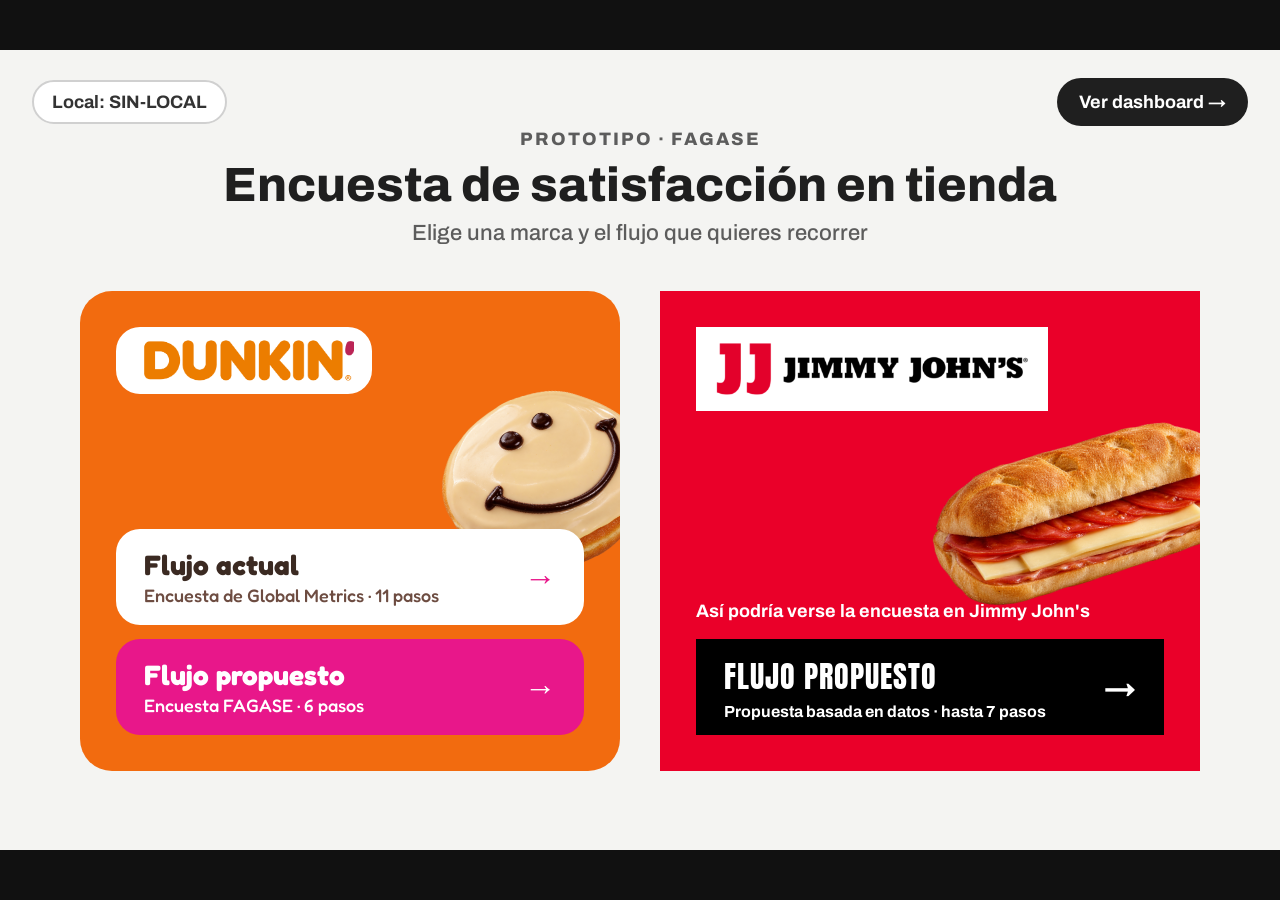
==== index.html @ c32975b1 "Local en cada respuesta, respuesta visual al tocar y datos para el dashboard - Cada tablet guarda su" ====
<!doctype html>
<html lang="es">
<head>
<meta charset="utf-8">
<meta name="viewport" content="width=device-width, initial-scale=1, maximum-scale=1, user-scalable=no">
<meta name="robots" content="noindex, nofollow">
<title>Encuesta en tienda · Prototipo</title>
<link rel="preconnect" href="https://fonts.googleapis.com">
<link rel="stylesheet" href="https://fonts.googleapis.com/css2?family=Fredoka:wght@500;600;700&family=Anton&family=Archivo:wght@500;700;800&display=swap">
<link rel="stylesheet" href="css/app.css?v=7">
</head>
<body>
<div id="escenario" style="background: #F4F4F2; font-family: 'Archivo', system-ui, sans-serif; color: #1F1F1F">
<a href="dashboard.html" style="position: absolute; right: 32px; top: 28px; z-index: 5; height: 48px; padding: 0 22px; display: flex; align-items: center; gap: 8px; border-radius: 999px; background: #1F1F1F; color: #FFFFFF; font-size: 18px; font-weight: 700; text-decoration: none">Ver dashboard →</a>
<p id="local-actual" style="position: absolute; left: 32px; top: 30px; z-index: 5; margin: 0; padding: 10px 18px; border-radius: 999px; background: #FFFFFF; border: 2px solid #D0D0D0; font-size: 18px; font-weight: 700; color: #333333">Local: SIN-LOCAL</p>
<div class="pantalla centro" style="gap: 10px; padding: 40px 56px">
<p style="margin: 0; font-size: 18px; font-weight: 800; letter-spacing: 2px; color: #5C5C5C">PROTOTIPO · FAGASE</p>
<h1 style="margin: 0; font-size: 48px; font-weight: 800; text-align: center">Encuesta de satisfacción en tienda</h1>
<p style="margin: 0; font-size: 22px; font-weight: 500; color: #5C5C5C">Elige una marca y el flujo que quieres recorrer</p>
<div style="display: flex; gap: 40px; margin-top: 36px">
<div style="width: 540px; height: 480px; position: relative; overflow: hidden; border-radius: 32px; background: #F26B0F; display: flex; flex-direction: column; justify-content: space-between; padding: 36px">
<img src="img/productos/03-dona-sonrisa.png" alt="" style="position: absolute; right: -40px; top: 90px; width: 230px; transform: rotate(-12deg)">
<div style="position: relative; align-self: flex-start; background: #FFFFFF; border-radius: 24px; padding: 10px 18px">
<div style="width: 220px; height: 47px; overflow: hidden; position: relative"><img src="img/marcas/dunkin-logo-productos.png" alt="Dunkin" style="position: absolute; left: 0; top: -14px; width: 337px; height: 74px"></div>
</div>
<div style="position: relative; display: flex; flex-direction: column; gap: 14px; font-family: 'Fredoka', sans-serif">
<a href="dunkin-actual.html" style="height: 96px; border-radius: 24px; background: #FFFFFF; padding: 0 28px; display: flex; justify-content: space-between; align-items: center; text-decoration: none; color: #3B2A22">
<span style="display: flex; flex-direction: column; gap: 2px"><span style="font-size: 28px; font-weight: 700">Flujo actual</span><span style="font-size: 18px; font-weight: 500; color: #6D4C41">Encuesta de Global Metrics · 11 pasos</span></span>
<span style="font-size: 32px; font-weight: 700; color: #E8178A">→</span>
</a>
<a href="dunkin-propuesto.html" style="height: 96px; border-radius: 24px; background: #E8178A; padding: 0 28px; display: flex; justify-content: space-between; align-items: center; text-decoration: none; color: #FFFFFF">
<span style="display: flex; flex-direction: column; gap: 2px"><span style="font-size: 28px; font-weight: 700">Flujo propuesto</span><span style="font-size: 18px; font-weight: 500">Encuesta FAGASE · 6 pasos</span></span>
<span style="font-size: 32px; font-weight: 700">→</span>
</a>
</div>
</div>
<div style="width: 540px; height: 480px; position: relative; overflow: hidden; background: #EA0029; display: flex; flex-direction: column; justify-content: space-between; padding: 36px">
<img src="img/productos/07-sandwich.png" alt="" style="position: absolute; right: -50px; top: 130px; width: 330px; transform: rotate(-6deg)">
<div style="position: relative; align-self: flex-start; background: #FFFFFF; padding: 16px 20px">
<img src="img/marcas/jj-logo.webp" alt="Jimmy John's" style="height: 52px; width: 312px; display: block">
</div>
<div style="position: relative; display: flex; flex-direction: column; gap: 14px">
<p style="margin: 0 0 4px; font-size: 18px; font-weight: 700; color: #FFFFFF">Así podría verse la encuesta en Jimmy John's</p>
<a href="jj-propuesto.html" style="height: 96px; background: #000000; padding: 0 28px; display: flex; justify-content: space-between; align-items: center; text-decoration: none; color: #FFFFFF">
<span style="display: flex; flex-direction: column; gap: 4px"><span style="font-family: 'Anton', sans-serif; font-size: 30px; letter-spacing: 1px">FLUJO PROPUESTO</span><span style="font-size: 16px; font-weight: 700">Propuesta basada en datos · hasta 7 pasos</span></span>
<span style="font-size: 32px; font-weight: 800">→</span>
</a>
</div>
</div>
</div>
</div>
</div>
<script src="js/config.js?v=7"></script>
<script src="js/comun.js?v=7"></script>
<script>
ajustarEscenario();
document.getElementById('local-actual').textContent = 'Local: ' + codigoLocal();
</script>
</body>
</html>
---- css/app.css ----
* { box-sizing: border-box; }
html, body { margin: 0; height: 100%; background: #111111; overflow: hidden; }
body { font-family: 'Fredoka', system-ui, sans-serif; -webkit-tap-highlight-color: transparent; user-select: none; }
button { font-family: inherit; cursor: pointer; }
button:disabled { opacity: 0.45; cursor: default; }
button { transition: transform 0.12s, filter 0.12s, background-color 0.12s, color 0.12s; }
.tocado { transform: scale(0.95); filter: brightness(0.85); }
.cara.tocado { filter: none; transform: scale(1.08); }
.cara.tocado svg { filter: drop-shadow(0 0 10px rgba(0, 0, 0, 0.35)); }
input, textarea { user-select: text; }

/* Escenario fijo de 1280x800 que se escala al tamaño de la pantalla */
#escenario { position: absolute; left: 0; top: 0; width: 1280px; height: 800px; transform-origin: 0 0; overflow: hidden; background: #FFFFFF; }
.pantalla { position: absolute; inset: 0; }
.abs { position: absolute; }
.centro { display: flex; flex-direction: column; align-items: center; justify-content: center; }

/* Zonas táctiles invisibles sobre las imágenes del flujo actual */
.zona { position: absolute; background: transparent; border: none; border-radius: 18px; padding: 0; }
.ver-zonas .zona { background: rgba(232, 23, 138, 0.22); }
.zona:active, .zona.tocado { background: rgba(0, 0, 0, 0.14); transform: none; filter: none; }

.campo { position: absolute; border: none; outline: none; background: #FFFFFF; font-family: 'Roboto', system-ui, sans-serif; font-size: 24px; color: #333333; padding: 0 16px; border-radius: 7px; }
textarea.campo { padding: 14px 20px; resize: none; border-radius: 16px; }

.cara { display: flex; flex-direction: column; align-items: center; gap: 16px; border: none; background: transparent; padding: 0; }
.cara span { white-space: nowrap; }

.volver-dk { position: absolute; z-index: 10; right: 8px; top: 8px; height: 76px; padding: 0 22px; border: 3px solid #F26B0F; border-radius: 14px; background: #FFFFFF; font-size: 30px; font-weight: 700; letter-spacing: 1px; color: #F26B0F; }
.volver-jj { position: absolute; z-index: 10; right: 32px; top: 24px; height: 44px; padding: 0 18px; border: 3px solid #000000; background: #FFFFFF; font-family: 'Archivo', sans-serif; font-size: 14px; font-weight: 800; letter-spacing: 1px; color: #000000; }
.menu-link { position: absolute; left: 16px; bottom: 14px; z-index: 5; display: flex; align-items: center; gap: 8px; height: 44px; padding: 0 18px; font-size: 18px; font-weight: 600; color: #333333; background: rgba(255, 255, 255, 0.92); border: 2px solid #D0D0D0; border-radius: 999px; text-decoration: none; font-family: system-ui, sans-serif; }
.menu-link::before { content: '←'; font-size: 20px; }
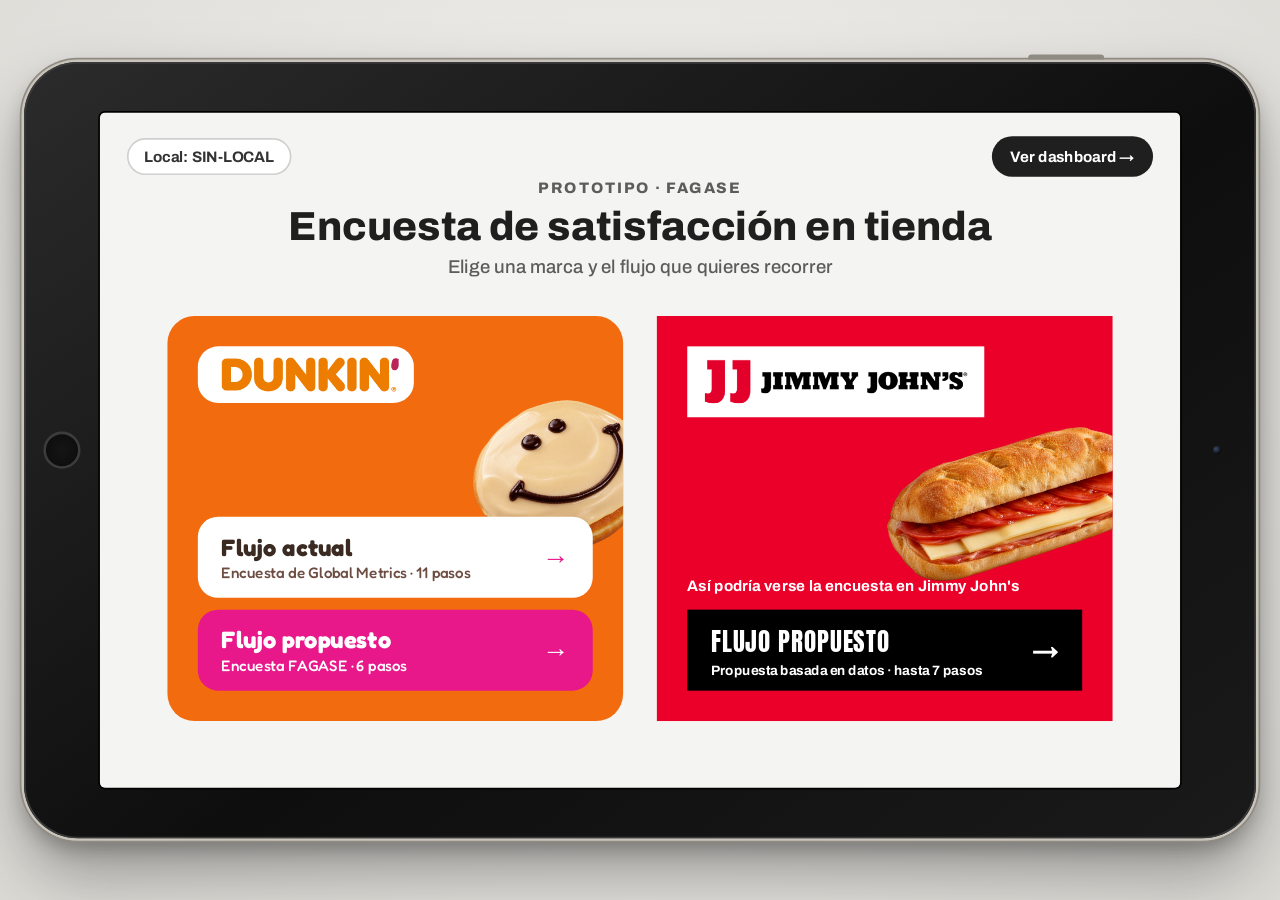
==== commit 87f8bba9: "Marco de tablet para ver el prototipo en computador o celular" ====
--- a/index.html
+++ b/index.html
@@ -7,7 +7,7 @@
 <title>Encuesta en tienda · Prototipo</title>
 <link rel="preconnect" href="https://fonts.googleapis.com">
 <link rel="stylesheet" href="https://fonts.googleapis.com/css2?family=Fredoka:wght@500;600;700&family=Anton&family=Archivo:wght@500;700;800&display=swap">
-<link rel="stylesheet" href="css/app.css?v=7">
+<link rel="stylesheet" href="css/app.css?v=9">
 </head>
 <body>
 <div id="escenario" style="background: #F4F4F2; font-family: 'Archivo', system-ui, sans-serif; color: #1F1F1F">
@@ -50,8 +50,8 @@
 </div>
 </div>
 </div>
-<script src="js/config.js?v=7"></script>
-<script src="js/comun.js?v=7"></script>
+<script src="js/config.js?v=9"></script>
+<script src="js/comun.js?v=9"></script>
 <script>
 ajustarEscenario();
 document.getElementById('local-actual').textContent = 'Local: ' + codigoLocal();
--- a/css/app.css
+++ b/css/app.css
@@ -30,3 +30,14 @@
 .volver-jj { position: absolute; z-index: 10; right: 32px; top: 24px; height: 44px; padding: 0 18px; border: 3px solid #000000; background: #FFFFFF; font-family: 'Archivo', sans-serif; font-size: 14px; font-weight: 800; letter-spacing: 1px; color: #000000; }
 .menu-link { position: absolute; left: 16px; bottom: 14px; z-index: 5; display: flex; align-items: center; gap: 8px; height: 44px; padding: 0 18px; font-size: 18px; font-weight: 600; color: #333333; background: rgba(255, 255, 255, 0.92); border: 2px solid #D0D0D0; border-radius: 999px; text-decoration: none; font-family: system-ui, sans-serif; }
 .menu-link::before { content: '←'; font-size: 20px; }
+
+/* Marco de tablet para ver el prototipo en computador o celular */
+body.con-marco { background: radial-gradient(ellipse at 50% 40%, #F4F3F0 0%, #DCDAD5 100%); }
+#marco-tablet { position: absolute; width: 1460px; height: 920px; transform-origin: 0 0; border-radius: 64px; background: linear-gradient(145deg, #2B2B2B 0%, #0E0E0E 55%, #1A1A1A 100%); box-shadow: 0 0 0 3px #C9C4BB, 0 0 0 5px #8F8A82, 0 40px 80px rgba(0, 0, 0, 0.35), 0 12px 24px rgba(0, 0, 0, 0.25), inset 0 0 0 2px #3A3A3A; }
+#marco-tablet::before { content: ''; position: absolute; right: 180px; top: -9px; width: 90px; height: 6px; border-radius: 4px 4px 0 0; background: #8F8A82; }
+#marco-tablet #escenario { border-radius: 6px; box-shadow: 0 0 0 2px #000000; }
+.tablet-boton { position: absolute; left: 23px; top: 50%; width: 44px; height: 44px; margin-top: -22px; border-radius: 50%; border: 3px solid #3C3C3C; background: radial-gradient(circle, #151515 0%, #0B0B0B 100%); }
+.tablet-camara { position: absolute; right: 41px; top: 50%; width: 10px; height: 10px; margin-top: -5px; border-radius: 50%; background: radial-gradient(circle at 35% 35%, #3B4A6B 0%, #0A0A0A 70%); }
+body.con-marco #escenario .menu-link { display: none; }
+.menu-fuera { position: absolute; left: 24px; top: 18px; z-index: 5; display: flex; align-items: center; gap: 8px; height: 44px; padding: 0 20px; font: 600 17px system-ui, sans-serif; color: #1F1F1F; background: #FFFFFF; border: 1px solid #CFCCC5; border-radius: 999px; text-decoration: none; box-shadow: 0 2px 6px rgba(0, 0, 0, 0.08); }
+.menu-fuera::before { content: '←'; font-size: 19px; }
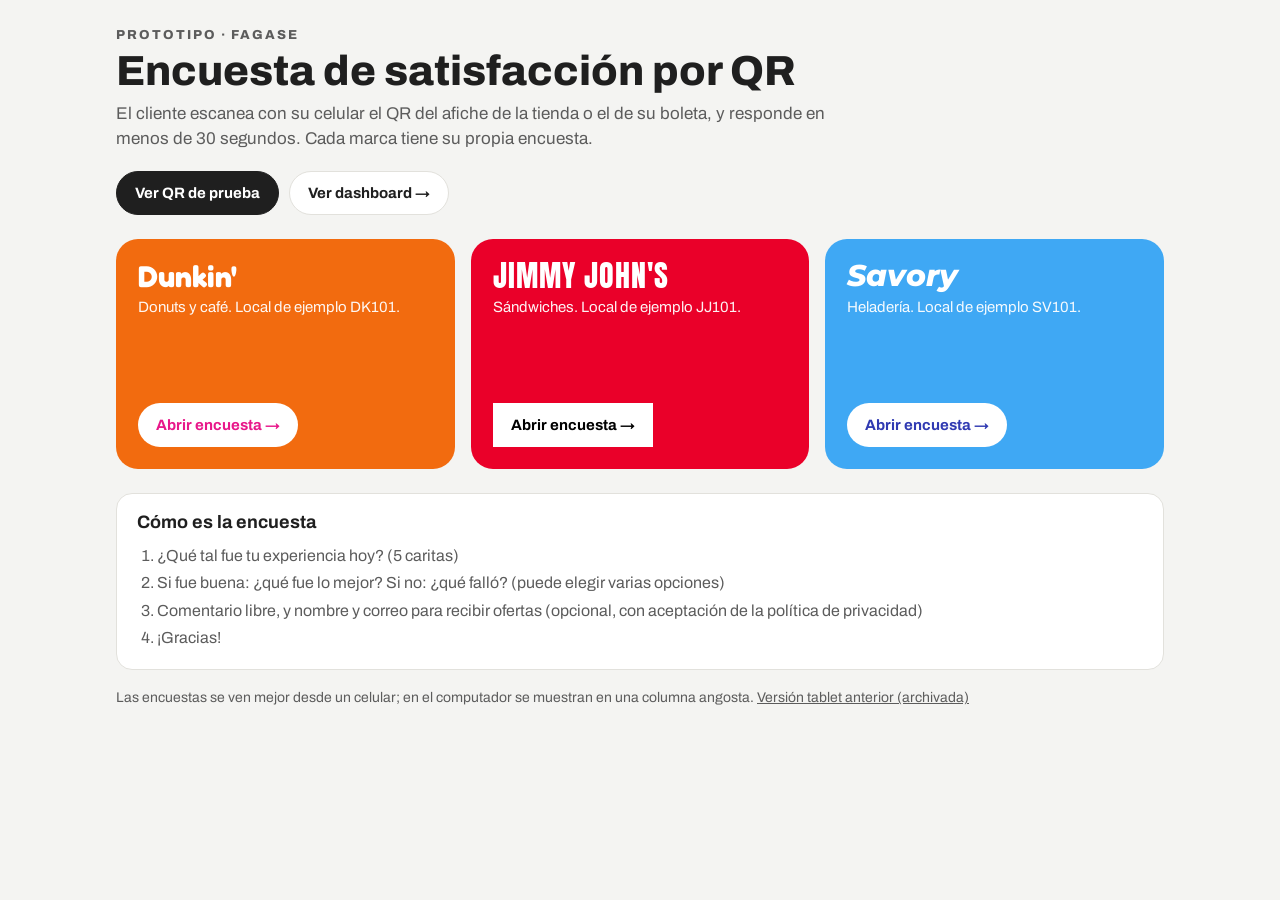
==== commit ad474162: "Encuestas por QR para celular: Dunkin, Jimmy John's y Savory, con página de QR de prueba" ====
--- a/index.html
+++ b/index.html
@@ -2,59 +2,61 @@
 <html lang="es">
 <head>
 <meta charset="utf-8">
-<meta name="viewport" content="width=device-width, initial-scale=1, maximum-scale=1, user-scalable=no">
+<meta name="viewport" content="width=device-width, initial-scale=1">
 <meta name="robots" content="noindex, nofollow">
-<title>Encuesta en tienda · Prototipo</title>
+<title>Encuesta por QR · Prototipo</title>
 <link rel="preconnect" href="https://fonts.googleapis.com">
-<link rel="stylesheet" href="https://fonts.googleapis.com/css2?family=Fredoka:wght@500;600;700&family=Anton&family=Archivo:wght@500;700;800&display=swap">
-<link rel="stylesheet" href="css/app.css?v=9">
+<link rel="stylesheet" href="https://fonts.googleapis.com/css2?family=Archivo:wght@400;500;600;700;800&family=Fredoka:wght@600;700&family=Anton&family=Montserrat:ital,wght@0,800;1,800&display=swap">
+<style>
+:root { color-scheme: light; --fondo: #F4F4F2; --hoja: #FFFFFF; --texto: #1F1F1F; --suave: #5C5C5C; --borde: #E2E1DC; }
+* { box-sizing: border-box; }
+body { margin: 0; background: var(--fondo); color: var(--texto); font-family: 'Archivo', system-ui, sans-serif; }
+.app { max-width: 1080px; margin: 0 auto; padding: 28px 16px 48px; }
+.eyebrow { margin: 0; font-size: 13px; font-weight: 800; letter-spacing: 2px; color: var(--suave); }
+h1 { margin: 6px 0 0; font-size: clamp(28px, 5vw, 42px); font-weight: 800; }
+.sub { margin: 8px 0 0; max-width: 720px; font-size: 17px; line-height: 1.45; color: var(--suave); }
+.acciones { display: flex; flex-wrap: wrap; gap: 10px; margin: 20px 0 24px; }
+.btn { height: 44px; padding: 0 18px; display: inline-flex; align-items: center; gap: 6px; border-radius: 999px; border: 1px solid var(--borde); background: var(--hoja); color: var(--texto); font: 700 15px 'Archivo', sans-serif; text-decoration: none; }
+.btn.oscuro { background: #1F1F1F; border-color: #1F1F1F; color: #FFFFFF; }
+.marcas { display: grid; grid-template-columns: repeat(auto-fit, minmax(min(100%, 300px), 1fr)); gap: 16px; }
+.marca { display: flex; flex-direction: column; justify-content: space-between; gap: 18px; min-height: 230px; padding: 22px; border-radius: 22px; color: #FFFFFF; text-decoration: none; }
+.marca .nombre { font-size: 30px; line-height: 1; }
+.marca p { margin: 6px 0 0; font-size: 15px; line-height: 1.4; opacity: 0.95; }
+.marca .ir { align-self: flex-start; height: 44px; padding: 0 18px; display: inline-flex; align-items: center; border-radius: 999px; background: #FFFFFF; font: 700 15px 'Archivo', sans-serif; }
+.dk { background: #F26B0F; } .dk .nombre { font-family: 'Fredoka', sans-serif; font-weight: 700; } .dk .ir { color: #E8178A; }
+.jj { background: #EA0029; } .jj .nombre { font-family: 'Anton', sans-serif; letter-spacing: 1px; text-transform: uppercase; } .jj .ir { color: #000000; border-radius: 0; }
+.sv { background: #3FA8F4; } .sv .nombre { font-family: 'Montserrat', sans-serif; font-style: italic; font-weight: 800; } .sv .ir { color: #303AB2; }
+.flujo { margin-top: 24px; padding: 18px 20px; background: var(--hoja); border: 1px solid var(--borde); border-radius: 16px; }
+.flujo h2 { margin: 0 0 10px; font-size: 18px; }
+.flujo ol { margin: 0; padding-left: 20px; line-height: 1.7; color: var(--suave); }
+.archivo { margin-top: 20px; font-size: 14px; color: var(--suave); }
+.archivo a { color: inherit; }
+</style>
 </head>
 <body>
-<div id="escenario" style="background: #F4F4F2; font-family: 'Archivo', system-ui, sans-serif; color: #1F1F1F">
-<a href="dashboard.html" style="position: absolute; right: 32px; top: 28px; z-index: 5; height: 48px; padding: 0 22px; display: flex; align-items: center; gap: 8px; border-radius: 999px; background: #1F1F1F; color: #FFFFFF; font-size: 18px; font-weight: 700; text-decoration: none">Ver dashboard →</a>
-<p id="local-actual" style="position: absolute; left: 32px; top: 30px; z-index: 5; margin: 0; padding: 10px 18px; border-radius: 999px; background: #FFFFFF; border: 2px solid #D0D0D0; font-size: 18px; font-weight: 700; color: #333333">Local: SIN-LOCAL</p>
-<div class="pantalla centro" style="gap: 10px; padding: 40px 56px">
-<p style="margin: 0; font-size: 18px; font-weight: 800; letter-spacing: 2px; color: #5C5C5C">PROTOTIPO · FAGASE</p>
-<h1 style="margin: 0; font-size: 48px; font-weight: 800; text-align: center">Encuesta de satisfacción en tienda</h1>
-<p style="margin: 0; font-size: 22px; font-weight: 500; color: #5C5C5C">Elige una marca y el flujo que quieres recorrer</p>
-<div style="display: flex; gap: 40px; margin-top: 36px">
-<div style="width: 540px; height: 480px; position: relative; overflow: hidden; border-radius: 32px; background: #F26B0F; display: flex; flex-direction: column; justify-content: space-between; padding: 36px">
-<img src="img/productos/03-dona-sonrisa.png" alt="" style="position: absolute; right: -40px; top: 90px; width: 230px; transform: rotate(-12deg)">
-<div style="position: relative; align-self: flex-start; background: #FFFFFF; border-radius: 24px; padding: 10px 18px">
-<div style="width: 220px; height: 47px; overflow: hidden; position: relative"><img src="img/marcas/dunkin-logo-productos.png" alt="Dunkin" style="position: absolute; left: 0; top: -14px; width: 337px; height: 74px"></div>
+<div class="app">
+  <p class="eyebrow">PROTOTIPO · FAGASE</p>
+  <h1>Encuesta de satisfacción por QR</h1>
+  <p class="sub">El cliente escanea con su celular el QR del afiche de la tienda o el de su boleta, y responde en menos de 30 segundos. Cada marca tiene su propia encuesta.</p>
+  <div class="acciones">
+    <a class="btn oscuro" href="qr.html">Ver QR de prueba</a>
+    <a class="btn" href="dashboard.html">Ver dashboard →</a>
+  </div>
+  <section class="marcas">
+    <a class="marca dk" href="dunkin/?l=DK101&amp;c=tienda"><div><div class="nombre">Dunkin'</div><p>Donuts y café. Local de ejemplo DK101.</p></div><span class="ir">Abrir encuesta →</span></a>
+    <a class="marca jj" href="jj/?l=JJ101&amp;c=tienda"><div><div class="nombre">Jimmy John's</div><p>Sándwiches. Local de ejemplo JJ101.</p></div><span class="ir">Abrir encuesta →</span></a>
+    <a class="marca sv" href="savory/?l=SV101&amp;c=tienda"><div><div class="nombre">Savory</div><p>Heladería. Local de ejemplo SV101.</p></div><span class="ir">Abrir encuesta →</span></a>
+  </section>
+  <section class="flujo">
+    <h2>Cómo es la encuesta</h2>
+    <ol>
+      <li>¿Qué tal fue tu experiencia hoy? (5 caritas)</li>
+      <li>Si fue buena: ¿qué fue lo mejor? Si no: ¿qué falló? (puede elegir varias opciones)</li>
+      <li>Comentario libre, y nombre y correo para recibir ofertas (opcional, con aceptación de la política de privacidad)</li>
+      <li>¡Gracias!</li>
+    </ol>
+  </section>
+  <p class="archivo">Las encuestas se ven mejor desde un celular; en el computador se muestran en una columna angosta. <a href="tablet.html">Versión tablet anterior (archivada)</a></p>
 </div>
-<div style="position: relative; display: flex; flex-direction: column; gap: 14px; font-family: 'Fredoka', sans-serif">
-<a href="dunkin-actual.html" style="height: 96px; border-radius: 24px; background: #FFFFFF; padding: 0 28px; display: flex; justify-content: space-between; align-items: center; text-decoration: none; color: #3B2A22">
-<span style="display: flex; flex-direction: column; gap: 2px"><span style="font-size: 28px; font-weight: 700">Flujo actual</span><span style="font-size: 18px; font-weight: 500; color: #6D4C41">Encuesta de Global Metrics · 11 pasos</span></span>
-<span style="font-size: 32px; font-weight: 700; color: #E8178A">→</span>
-</a>
-<a href="dunkin-propuesto.html" style="height: 96px; border-radius: 24px; background: #E8178A; padding: 0 28px; display: flex; justify-content: space-between; align-items: center; text-decoration: none; color: #FFFFFF">
-<span style="display: flex; flex-direction: column; gap: 2px"><span style="font-size: 28px; font-weight: 700">Flujo propuesto</span><span style="font-size: 18px; font-weight: 500">Encuesta FAGASE · 6 pasos</span></span>
-<span style="font-size: 32px; font-weight: 700">→</span>
-</a>
-</div>
-</div>
-<div style="width: 540px; height: 480px; position: relative; overflow: hidden; background: #EA0029; display: flex; flex-direction: column; justify-content: space-between; padding: 36px">
-<img src="img/productos/07-sandwich.png" alt="" style="position: absolute; right: -50px; top: 130px; width: 330px; transform: rotate(-6deg)">
-<div style="position: relative; align-self: flex-start; background: #FFFFFF; padding: 16px 20px">
-<img src="img/marcas/jj-logo.webp" alt="Jimmy John's" style="height: 52px; width: 312px; display: block">
-</div>
-<div style="position: relative; display: flex; flex-direction: column; gap: 14px">
-<p style="margin: 0 0 4px; font-size: 18px; font-weight: 700; color: #FFFFFF">Así podría verse la encuesta en Jimmy John's</p>
-<a href="jj-propuesto.html" style="height: 96px; background: #000000; padding: 0 28px; display: flex; justify-content: space-between; align-items: center; text-decoration: none; color: #FFFFFF">
-<span style="display: flex; flex-direction: column; gap: 4px"><span style="font-family: 'Anton', sans-serif; font-size: 30px; letter-spacing: 1px">FLUJO PROPUESTO</span><span style="font-size: 16px; font-weight: 700">Propuesta basada en datos · hasta 7 pasos</span></span>
-<span style="font-size: 32px; font-weight: 800">→</span>
-</a>
-</div>
-</div>
-</div>
-</div>
-</div>
-<script src="js/config.js?v=9"></script>
-<script src="js/comun.js?v=9"></script>
-<script>
-ajustarEscenario();
-document.getElementById('local-actual').textContent = 'Local: ' + codigoLocal();
-</script>
 </body>
 </html>
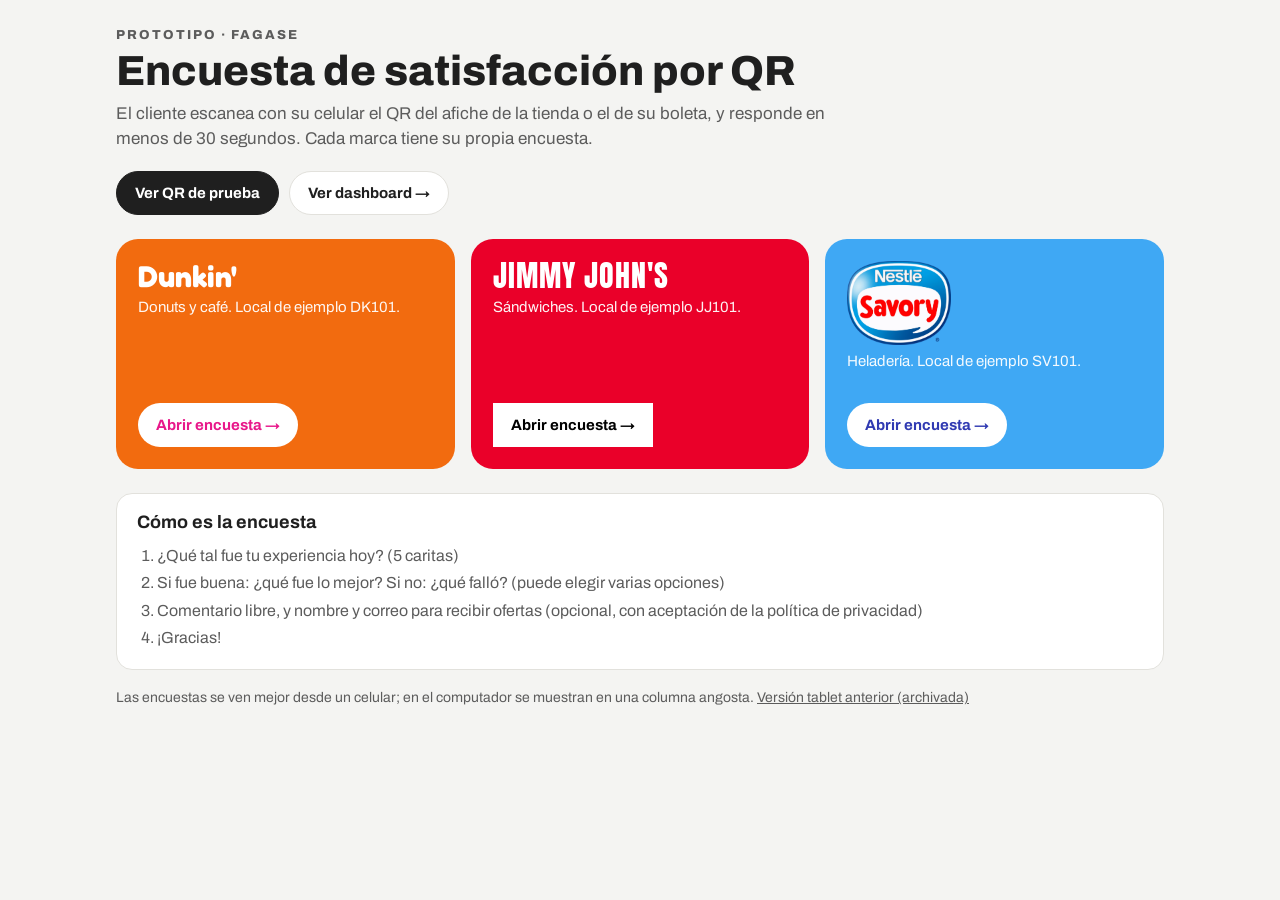
==== commit 940d6f4c: "Savory: logo oficial en la encuesta y en el menú" ====
--- a/index.html
+++ b/index.html
@@ -45,7 +45,7 @@
   <section class="marcas">
     <a class="marca dk" href="dunkin/?l=DK101&amp;c=tienda"><div><div class="nombre">Dunkin'</div><p>Donuts y café. Local de ejemplo DK101.</p></div><span class="ir">Abrir encuesta →</span></a>
     <a class="marca jj" href="jj/?l=JJ101&amp;c=tienda"><div><div class="nombre">Jimmy John's</div><p>Sándwiches. Local de ejemplo JJ101.</p></div><span class="ir">Abrir encuesta →</span></a>
-    <a class="marca sv" href="savory/?l=SV101&amp;c=tienda"><div><div class="nombre">Savory</div><p>Heladería. Local de ejemplo SV101.</p></div><span class="ir">Abrir encuesta →</span></a>
+    <a class="marca sv" href="savory/?l=SV101&amp;c=tienda"><div><img src="img/marcas/savory-logo.webp" alt="Savory" style="display: block; width: 104px; height: 84px"><p>Heladería. Local de ejemplo SV101.</p></div><span class="ir">Abrir encuesta →</span></a>
   </section>
   <section class="flujo">
     <h2>Cómo es la encuesta</h2>
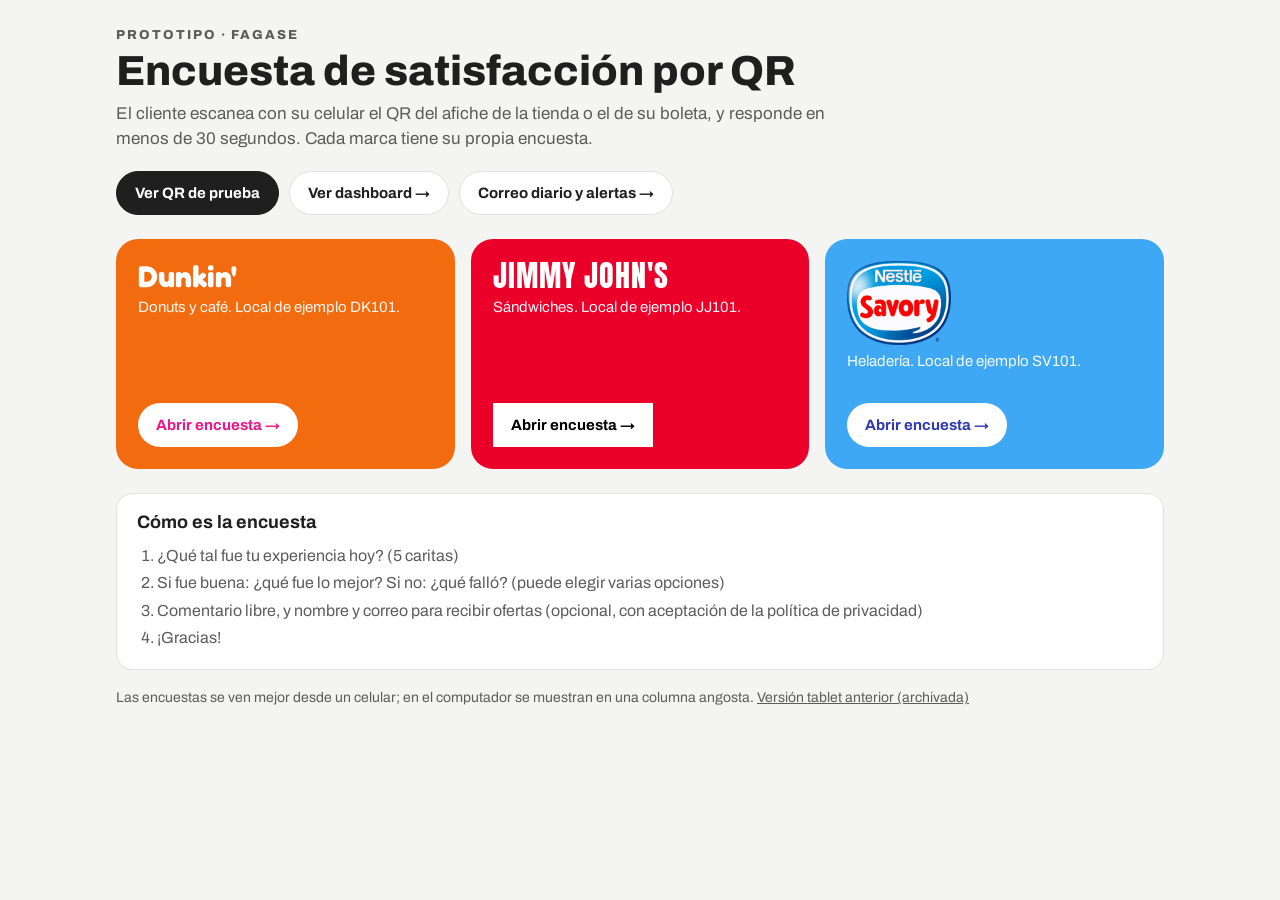
==== commit 60af6955: "Correo diario por marca y alertas a la tienda (apagados por defecto), con página de vista previa" ====
--- a/index.html
+++ b/index.html
@@ -41,6 +41,7 @@
   <div class="acciones">
     <a class="btn oscuro" href="qr.html">Ver QR de prueba</a>
     <a class="btn" href="dashboard.html">Ver dashboard →</a>
+    <a class="btn" href="correo.html">Correo diario y alertas →</a>
   </div>
   <section class="marcas">
     <a class="marca dk" href="dunkin/?l=DK101&amp;c=tienda"><div><div class="nombre">Dunkin'</div><p>Donuts y café. Local de ejemplo DK101.</p></div><span class="ir">Abrir encuesta →</span></a>
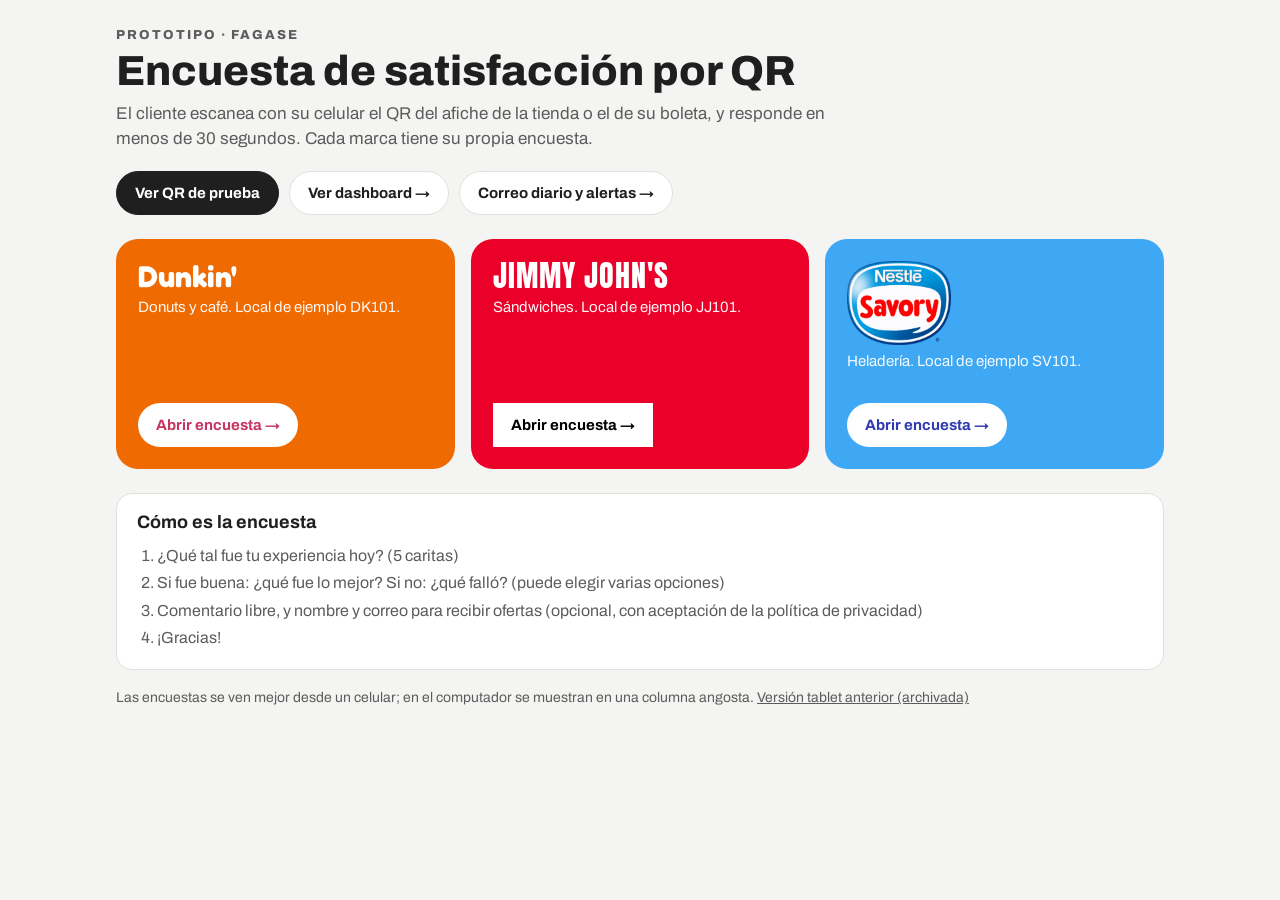
==== commit e1ccb74b: "Dunkin con colores y estilo del International Brand Playbook; vaso oficial en alta resolución para e" ====
--- a/index.html
+++ b/index.html
@@ -23,7 +23,7 @@
 .marca .nombre { font-size: 30px; line-height: 1; }
 .marca p { margin: 6px 0 0; font-size: 15px; line-height: 1.4; opacity: 0.95; }
 .marca .ir { align-self: flex-start; height: 44px; padding: 0 18px; display: inline-flex; align-items: center; border-radius: 999px; background: #FFFFFF; font: 700 15px 'Archivo', sans-serif; }
-.dk { background: #F26B0F; } .dk .nombre { font-family: 'Fredoka', sans-serif; font-weight: 700; } .dk .ir { color: #E8178A; }
+.dk { background: #EF6A00; } .dk .nombre { font-family: 'Fredoka', sans-serif; font-weight: 700; } .dk .ir { color: #C63663; }
 .jj { background: #EA0029; } .jj .nombre { font-family: 'Anton', sans-serif; letter-spacing: 1px; text-transform: uppercase; } .jj .ir { color: #000000; border-radius: 0; }
 .sv { background: #3FA8F4; } .sv .nombre { font-family: 'Montserrat', sans-serif; font-style: italic; font-weight: 800; } .sv .ir { color: #303AB2; }
 .flujo { margin-top: 24px; padding: 18px 20px; background: var(--hoja); border: 1px solid var(--borde); border-radius: 16px; }
